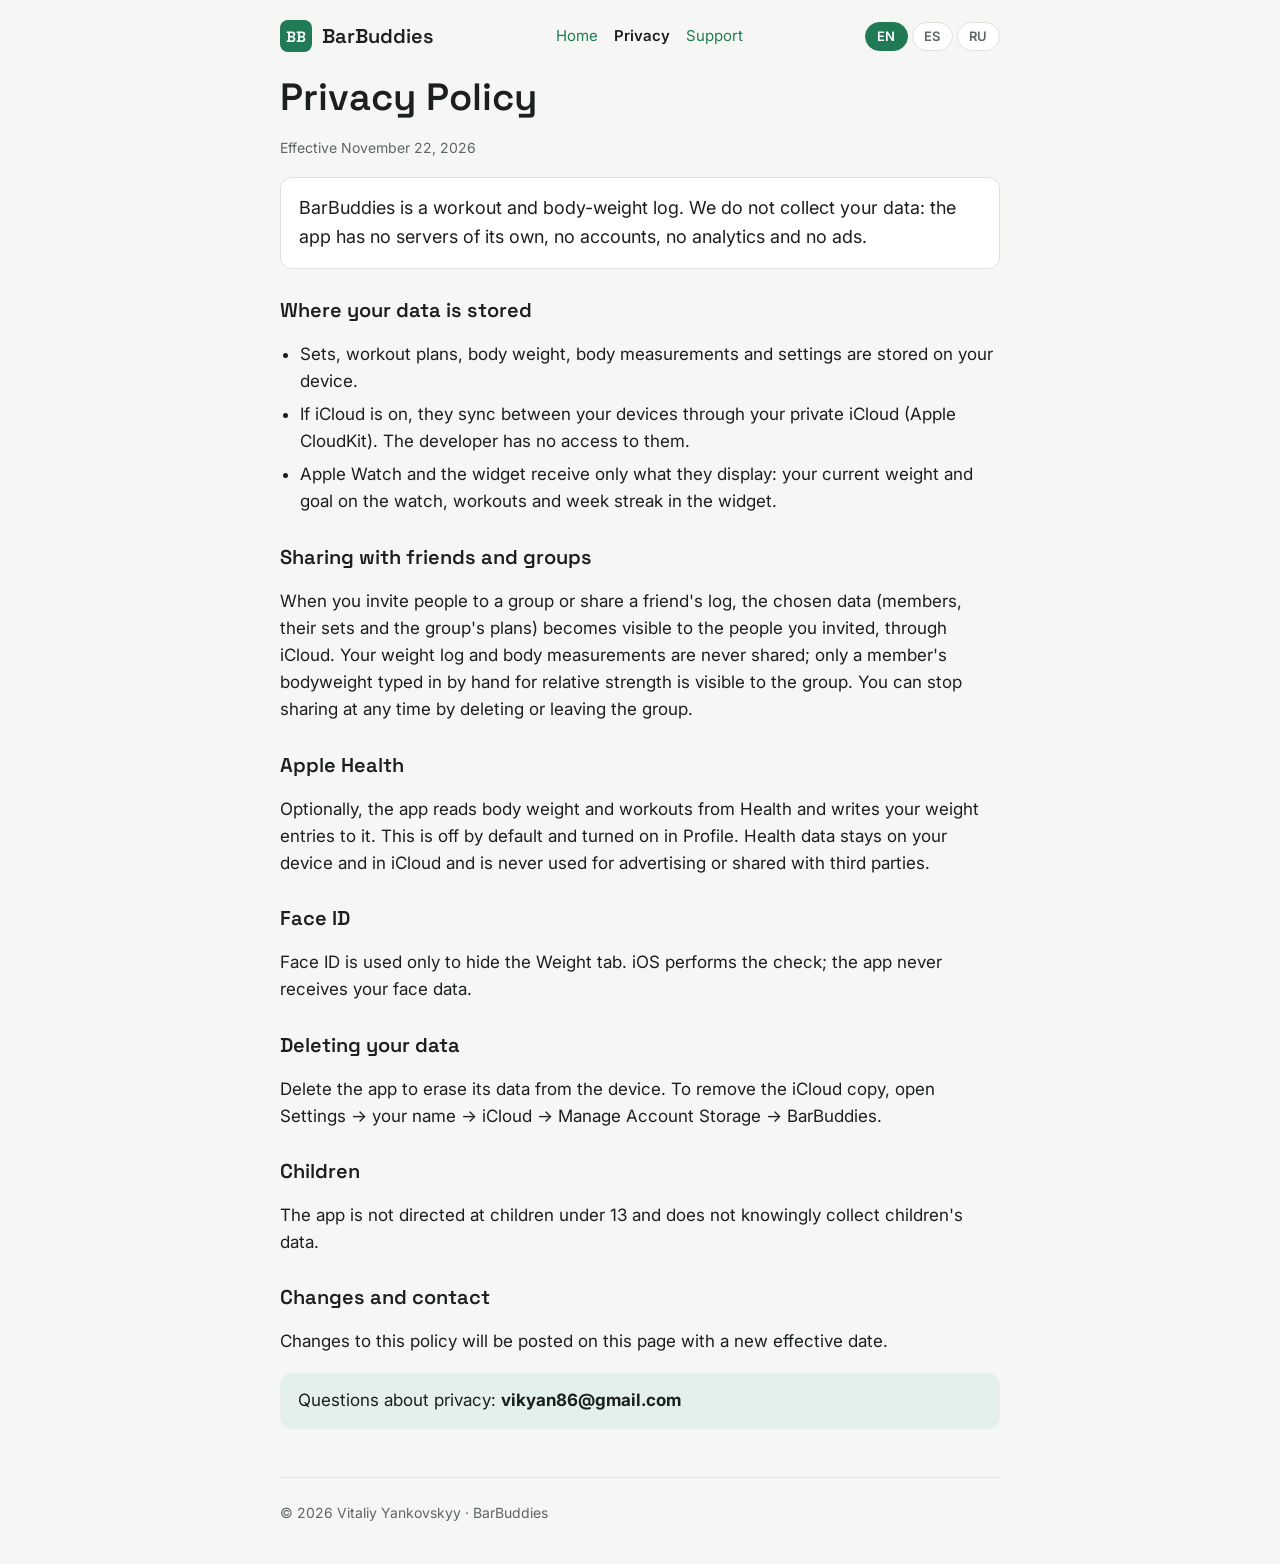
==== privacy.html @ 1af6527c "Сайт BarBuddies и материалы для App Store - site/: главная, политика конфиденциальности и поддержка " ====
<!doctype html>
<html lang="en">
<head>
<meta charset="utf-8">
<meta name="viewport" content="width=device-width, initial-scale=1, viewport-fit=cover">
<title>BarBuddies Privacy Policy</title>
<meta name="description" content="Privacy policy of BarBuddies, a workout and body-weight log for you, friends and small gym groups.">
<link rel="preconnect" href="https://fonts.googleapis.com">
<link rel="stylesheet" href="https://fonts.googleapis.com/css2?family=Inter:wght@400;600&family=Space+Grotesk:wght@600&display=swap">
<link rel="stylesheet" href="style.css">
<script src="lang.js"></script>
</head>
<body>
<header class="top">
  <a class="brand" href="./"><span class="brand-mark">BB</span>BarBuddies</a>
  <nav class="links" aria-label="Site">
    <a href="./">Home</a>
    <a href="privacy.html" aria-current="page">Privacy</a>
    <a href="support.html">Support</a>
  </nav>
  <div class="langs" role="group" aria-label="Language">
    <button type="button" data-lang="en" aria-pressed="true">EN</button>
    <button type="button" data-lang="es" aria-pressed="false">ES</button>
    <button type="button" data-lang="ru" aria-pressed="false">RU</button>
  </div>
</header>

<main>
<article lang="en">
  <h1>Privacy Policy</h1>
  <p class="meta">Effective November 22, 2026</p>
  <p class="lead">BarBuddies is a workout and body-weight log. We do not collect your data: the app has no servers of its own, no accounts, no analytics and no ads.</p>

  <h2>Where your data is stored</h2>
  <ul>
    <li>Sets, workout plans, body weight, body measurements and settings are stored on your device.</li>
    <li>If iCloud is on, they sync between your devices through your private iCloud (Apple CloudKit). The developer has no access to them.</li>
    <li>Apple Watch and the widget receive only what they display: your current weight and goal on the watch, workouts and week streak in the widget.</li>
  </ul>

  <h2>Sharing with friends and groups</h2>
  <p>When you invite people to a group or share a friend's log, the chosen data (members, their sets and the group's plans) becomes visible to the people you invited, through iCloud. Your weight log and body measurements are never shared; only a member's bodyweight typed in by hand for relative strength is visible to the group. You can stop sharing at any time by deleting or leaving the group.</p>

  <h2>Apple Health</h2>
  <p>Optionally, the app reads body weight and workouts from Health and writes your weight entries to it. This is off by default and turned on in Profile. Health data stays on your device and in iCloud and is never used for advertising or shared with third parties.</p>

  <h2>Face ID</h2>
  <p>Face ID is used only to hide the Weight tab. iOS performs the check; the app never receives your face data.</p>

  <h2>Deleting your data</h2>
  <p>Delete the app to erase its data from the device. To remove the iCloud copy, open Settings → your name → iCloud → Manage Account Storage → BarBuddies.</p>

  <h2>Children</h2>
  <p>The app is not directed at children under 13 and does not knowingly collect children's data.</p>

  <h2>Changes and contact</h2>
  <p>Changes to this policy will be posted on this page with a new effective date.</p>
  <p class="contact">Questions about privacy: <strong>vikyan86@gmail.com</strong></p>
</article>

<article lang="es">
  <h1>Política de privacidad</h1>
  <p class="meta">Vigente desde el 22 de noviembre de 2026</p>
  <p class="lead">BarBuddies es un registro de entrenamientos y peso corporal. No recopilamos tus datos: la app no tiene servidores propios, cuentas, analítica ni publicidad.</p>

  <h2>Dónde se guardan tus datos</h2>
  <ul>
    <li>Las series, los planes de entrenamiento, el peso, las medidas corporales y los ajustes se guardan en tu dispositivo.</li>
    <li>Si iCloud está activado, se sincronizan entre tus dispositivos a través de tu iCloud privado (Apple CloudKit). El desarrollador no tiene acceso a ellos.</li>
    <li>El Apple Watch y el widget reciben solo lo que muestran: tu peso actual y tu objetivo en el reloj, y los entrenamientos y la racha semanal en el widget.</li>
  </ul>

  <h2>Compartir con amigos y grupos</h2>
  <p>Cuando invitas a alguien a un grupo o compartes el registro de un amigo, los datos elegidos (miembros, sus series y los planes del grupo) quedan visibles para las personas invitadas a través de iCloud. Tu registro de peso y tus medidas corporales nunca se comparten; solo es visible para el grupo el peso corporal de un miembro si se escribió a mano para calcular la fuerza relativa. Puedes dejar de compartir cuando quieras eliminando el grupo o saliendo de él.</p>

  <h2>Salud de Apple</h2>
  <p>Si lo activas, la app lee el peso y los entrenamientos de Salud y guarda allí tus registros de peso. Está desactivado por defecto y se activa en Perfil. Los datos de Salud se quedan en tu dispositivo y en iCloud, y nunca se usan para publicidad ni se comparten con terceros.</p>

  <h2>Face ID</h2>
  <p>Face ID se usa solo para ocultar la pestaña Peso. La comprobación la hace iOS; la app nunca recibe datos de tu cara.</p>

  <h2>Eliminar tus datos</h2>
  <p>Elimina la app para borrar sus datos del dispositivo. Para borrar la copia de iCloud, abre Ajustes → tu nombre → iCloud → Gestionar almacenamiento de la cuenta → BarBuddies.</p>

  <h2>Menores</h2>
  <p>La app no está dirigida a menores de 13 años y no recopila a sabiendas datos de menores.</p>

  <h2>Cambios y contacto</h2>
  <p>Los cambios de esta política se publicarán en esta página con una nueva fecha de vigencia.</p>
  <p class="contact">Preguntas sobre privacidad: <strong>vikyan86@gmail.com</strong></p>
</article>

<article lang="ru">
  <h1>Политика конфиденциальности</h1>
  <p class="meta">Действует с 22 ноября 2026 года</p>
  <p class="lead">BarBuddies — дневник тренировок и веса. Мы не собираем ваши данные: у приложения нет своих серверов, аккаунтов, аналитики и рекламы.</p>

  <h2>Где хранятся данные</h2>
  <ul>
    <li>Подходы, планы тренировок, вес, обхваты тела и настройки хранятся на вашем устройстве.</li>
    <li>Если включён iCloud, они синхронизируются между вашими устройствами через ваш личный iCloud (Apple CloudKit). У разработчика к ним доступа нет.</li>
    <li>На Apple Watch и в виджет попадает только то, что там показывается: текущий вес и цель на часах, тренировки и серия недель в виджете.</li>
  </ul>

  <h2>Общий доступ с друзьями и группами</h2>
  <p>Когда вы приглашаете людей в группу или открываете другу его журнал, выбранные данные (участники, их подходы и планы группы) становятся видны приглашённым через iCloud. Ваш журнал веса и обхваты тела в группы не попадают; виден только вес участника, если его вписали вручную для расчёта относительной силы. Доступ можно закрыть в любой момент: удалить группу или выйти из неё.</p>

  <h2>Apple «Здоровье»</h2>
  <p>По желанию приложение читает из «Здоровья» вес и тренировки и записывает туда ваш вес. По умолчанию это выключено и включается в «Профиле». Данные «Здоровья» остаются на устройстве и в iCloud, не используются для рекламы и не передаются третьим лицам.</p>

  <h2>Face ID</h2>
  <p>Face ID используется только чтобы скрыть вкладку «Вес». Проверку выполняет iOS, приложение не получает данных вашего лица.</p>

  <h2>Удаление данных</h2>
  <p>Удалите приложение, чтобы стереть его данные с устройства. Копию в iCloud можно удалить в «Настройки» → ваше имя → iCloud → «Управлять хранилищем» → BarBuddies.</p>

  <h2>Дети</h2>
  <p>Приложение не предназначено для детей младше 13 лет и сознательно не собирает данные детей.</p>

  <h2>Изменения и связь</h2>
  <p>Об изменениях этой политики мы сообщим на этой странице, указав новую дату.</p>
  <p class="contact">Вопросы о конфиденциальности: <strong>vikyan86@gmail.com</strong></p>
</article>
</main>

<footer>© 2026 Vitaliy Yankovskyy · BarBuddies</footer>
</body>
</html>
---- style.css ----
/* BarBuddies site: one readable column, the app's green as the accent. */
:root {
  --bg: #f6f7f5;
  --surface: #ffffff;
  --fg: #1b1f1d;
  --muted: #5d6661;
  --line: #dde2de;
  --accent: #1f7a55;
  --accent-soft: #e3f1ea;
  --display: "Space Grotesk", "Inter", -apple-system, BlinkMacSystemFont, "Segoe UI", sans-serif;
  --body: "Inter", -apple-system, BlinkMacSystemFont, "Segoe UI", Roboto, sans-serif;
  color-scheme: light;
}
@media (prefers-color-scheme: dark) {
  :root {
    --bg: #0e1210;
    --surface: #161b18;
    --fg: #eef1ef;
    --muted: #a0a9a4;
    --line: #29302c;
    --accent: #52c28f;
    --accent-soft: #17291f;
    color-scheme: dark;
  }
}
* { box-sizing: border-box; }
html { -webkit-text-size-adjust: 100%; }
body {
  margin: 0;
  background: var(--bg);
  color: var(--fg);
  font: 17px/1.6 var(--body);
  padding-left: max(16px, env(safe-area-inset-left, 0px));
  padding-right: max(16px, env(safe-area-inset-right, 0px));
}
a { color: var(--accent); }
a:focus-visible, button:focus-visible { outline: 2px solid var(--accent); outline-offset: 2px; }
header.top, main, footer {
  max-width: 720px;
  margin: 0 auto;
}
header.top {
  display: flex;
  flex-wrap: wrap;
  align-items: center;
  justify-content: space-between;
  gap: 12px;
  padding-block: 20px 8px;
}
.brand {
  display: flex;
  align-items: center;
  gap: 10px;
  font: 600 20px/1 var(--display);
  color: var(--fg);
  text-decoration: none;
}
.brand-mark {
  width: 32px;
  height: 32px;
  border-radius: 8px;
  background: var(--accent);
  display: grid;
  place-items: center;
  color: #fff;
  font-size: 15px;
  letter-spacing: -0.02em;
}
nav.links { display: flex; flex-wrap: wrap; gap: 4px 16px; font-size: 15px; }
nav.links a { text-decoration: none; }
nav.links a[aria-current="page"] { color: var(--fg); font-weight: 600; }
.langs { display: flex; gap: 4px; }
.langs button {
  font: 600 13px/1 var(--body);
  letter-spacing: 0.04em;
  border: 1px solid var(--line);
  background: var(--surface);
  color: var(--muted);
  border-radius: 999px;
  padding: 7px 11px;
  cursor: pointer;
}
.langs button[aria-pressed="true"] { background: var(--accent); border-color: var(--accent); color: #fff; }
main { padding-block: 16px 48px; }
article { display: grid; gap: 18px; }
article + article { margin-top: 56px; padding-top: 40px; border-top: 1px solid var(--line); }
h1 { font: 600 clamp(28px, 6vw, 38px)/1.12 var(--display); margin: 0; text-wrap: balance; }
h2 { font: 600 20px/1.3 var(--display); margin: 10px 0 0; text-wrap: balance; }
p, ul { margin: 0; }
ul { padding-left: 1.2em; display: grid; gap: 6px; }
.meta { color: var(--muted); font-size: 14px; }
.lead {
  font-size: 18px;
  padding: 16px 18px;
  background: var(--surface);
  border: 1px solid var(--line);
  border-radius: 12px;
}
.features { display: grid; grid-template-columns: repeat(auto-fit, minmax(260px, 1fr)); gap: 12px; padding: 0; list-style: none; }
.features li { background: var(--surface); border: 1px solid var(--line); border-radius: 12px; padding: 14px 16px; min-width: 0; }
.features strong { display: block; font-family: var(--display); margin-bottom: 2px; }
.contact {
  background: var(--accent-soft);
  border-radius: 12px;
  padding: 14px 18px;
  overflow-wrap: anywhere;
}
details { background: var(--surface); border: 1px solid var(--line); border-radius: 12px; padding: 12px 16px; }
details + details { margin-top: -8px; }
summary { cursor: pointer; font-weight: 600; }
details p { margin-top: 8px; }
footer { padding-block: 24px 40px; color: var(--muted); font-size: 14px; border-top: 1px solid var(--line); }
/* With script, only the chosen language is shown; without it, all three stay readable. */
.js article[lang]:not(.active) { display: none; }
.js article[lang] + article[lang] { margin-top: 0; padding-top: 0; border-top: 0; }
@media (prefers-reduced-motion: no-preference) { html { scroll-behavior: smooth; } }
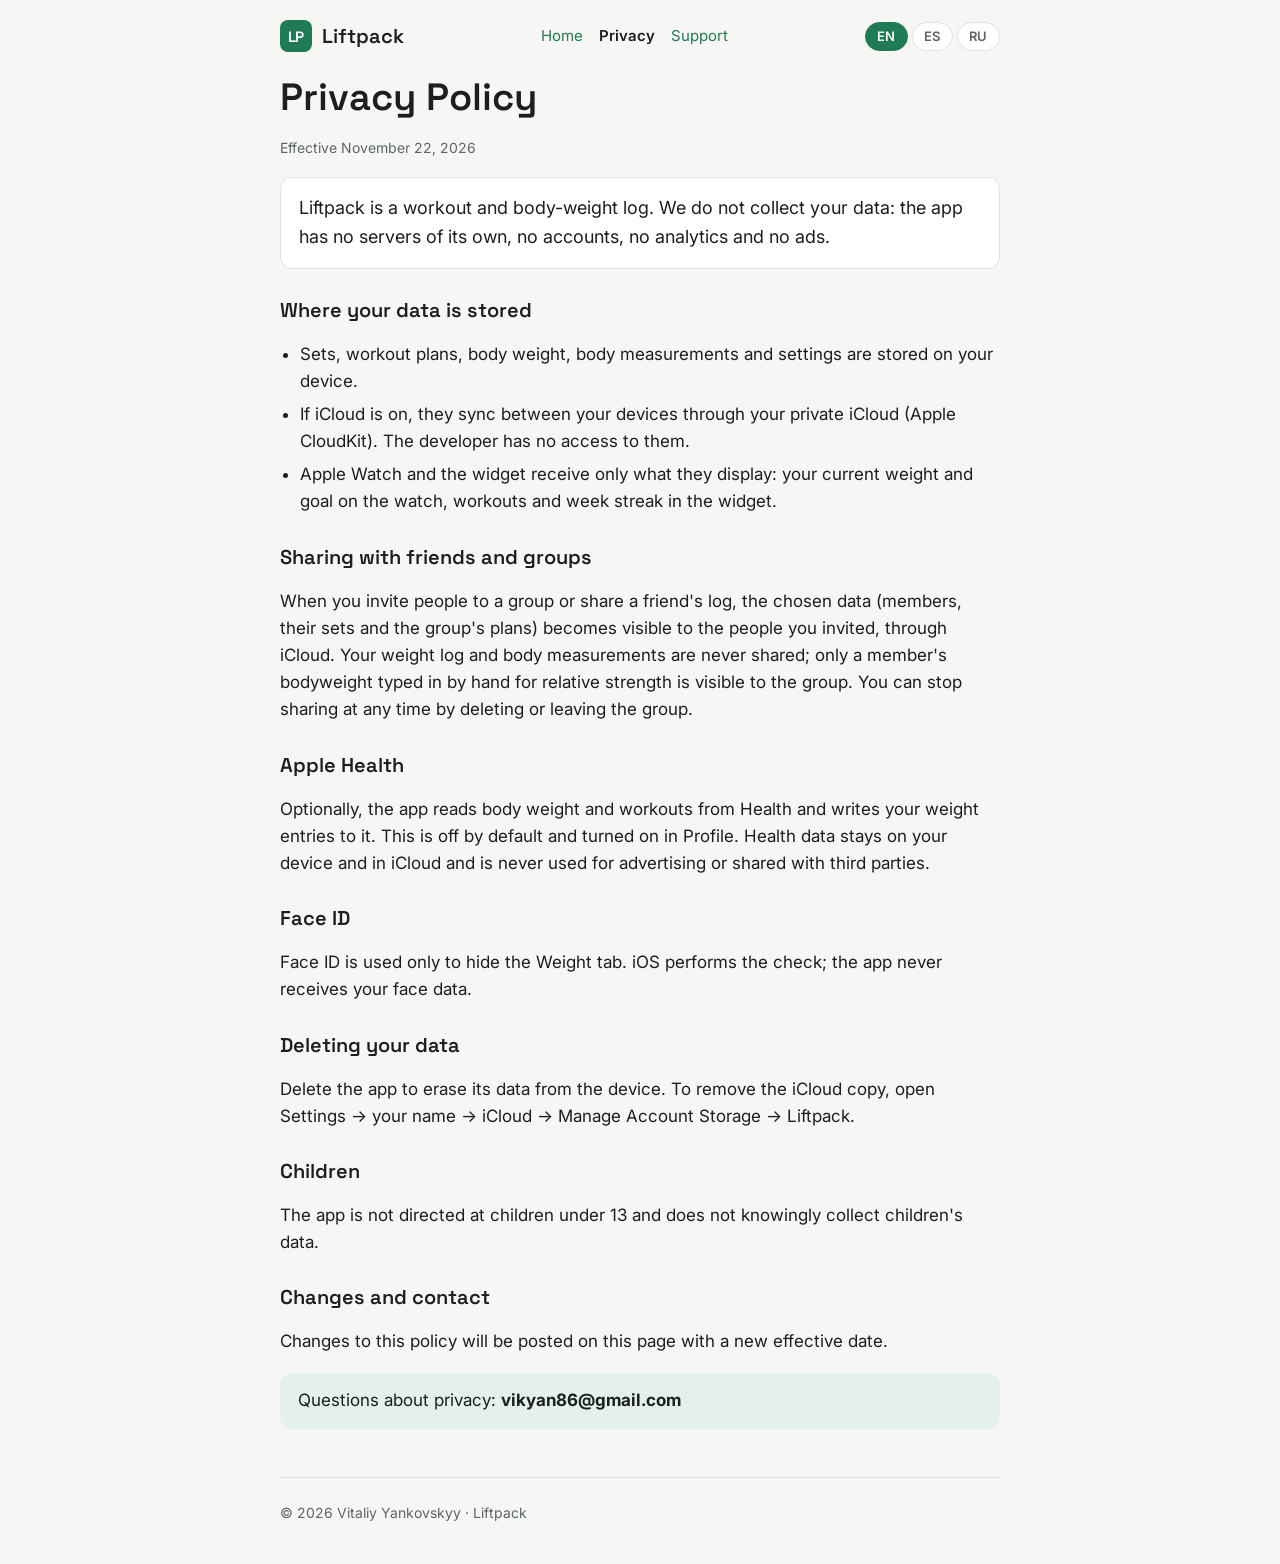
==== commit dc01c4ed: "Сайт: название Liftpack Co-Authored-By: Claude Opus 5.5 <noreply@anthropic.com>" ====
--- a/privacy.html
+++ b/privacy.html
@@ -3,8 +3,8 @@
 <head>
 <meta charset="utf-8">
 <meta name="viewport" content="width=device-width, initial-scale=1, viewport-fit=cover">
-<title>BarBuddies Privacy Policy</title>
-<meta name="description" content="Privacy policy of BarBuddies, a workout and body-weight log for you, friends and small gym groups.">
+<title>Liftpack Privacy Policy</title>
+<meta name="description" content="Privacy policy of Liftpack, a workout and body-weight log for you, friends and small gym groups.">
 <link rel="preconnect" href="https://fonts.googleapis.com">
 <link rel="stylesheet" href="https://fonts.googleapis.com/css2?family=Inter:wght@400;600&family=Space+Grotesk:wght@600&display=swap">
 <link rel="stylesheet" href="style.css">
@@ -12,7 +12,7 @@
 </head>
 <body>
 <header class="top">
-  <a class="brand" href="./"><span class="brand-mark">BB</span>BarBuddies</a>
+  <a class="brand" href="./"><span class="brand-mark">LP</span>Liftpack</a>
   <nav class="links" aria-label="Site">
     <a href="./">Home</a>
     <a href="privacy.html" aria-current="page">Privacy</a>
@@ -29,7 +29,7 @@
 <article lang="en">
   <h1>Privacy Policy</h1>
   <p class="meta">Effective November 22, 2026</p>
-  <p class="lead">BarBuddies is a workout and body-weight log. We do not collect your data: the app has no servers of its own, no accounts, no analytics and no ads.</p>
+  <p class="lead">Liftpack is a workout and body-weight log. We do not collect your data: the app has no servers of its own, no accounts, no analytics and no ads.</p>
 
   <h2>Where your data is stored</h2>
   <ul>
@@ -48,7 +48,7 @@
   <p>Face ID is used only to hide the Weight tab. iOS performs the check; the app never receives your face data.</p>
 
   <h2>Deleting your data</h2>
-  <p>Delete the app to erase its data from the device. To remove the iCloud copy, open Settings → your name → iCloud → Manage Account Storage → BarBuddies.</p>
+  <p>Delete the app to erase its data from the device. To remove the iCloud copy, open Settings → your name → iCloud → Manage Account Storage → Liftpack.</p>
 
   <h2>Children</h2>
   <p>The app is not directed at children under 13 and does not knowingly collect children's data.</p>
@@ -61,7 +61,7 @@
 <article lang="es">
   <h1>Política de privacidad</h1>
   <p class="meta">Vigente desde el 22 de noviembre de 2026</p>
-  <p class="lead">BarBuddies es un registro de entrenamientos y peso corporal. No recopilamos tus datos: la app no tiene servidores propios, cuentas, analítica ni publicidad.</p>
+  <p class="lead">Liftpack es un registro de entrenamientos y peso corporal. No recopilamos tus datos: la app no tiene servidores propios, cuentas, analítica ni publicidad.</p>
 
   <h2>Dónde se guardan tus datos</h2>
   <ul>
@@ -80,7 +80,7 @@
   <p>Face ID se usa solo para ocultar la pestaña Peso. La comprobación la hace iOS; la app nunca recibe datos de tu cara.</p>
 
   <h2>Eliminar tus datos</h2>
-  <p>Elimina la app para borrar sus datos del dispositivo. Para borrar la copia de iCloud, abre Ajustes → tu nombre → iCloud → Gestionar almacenamiento de la cuenta → BarBuddies.</p>
+  <p>Elimina la app para borrar sus datos del dispositivo. Para borrar la copia de iCloud, abre Ajustes → tu nombre → iCloud → Gestionar almacenamiento de la cuenta → Liftpack.</p>
 
   <h2>Menores</h2>
   <p>La app no está dirigida a menores de 13 años y no recopila a sabiendas datos de menores.</p>
@@ -93,7 +93,7 @@
 <article lang="ru">
   <h1>Политика конфиденциальности</h1>
   <p class="meta">Действует с 22 ноября 2026 года</p>
-  <p class="lead">BarBuddies — дневник тренировок и веса. Мы не собираем ваши данные: у приложения нет своих серверов, аккаунтов, аналитики и рекламы.</p>
+  <p class="lead">Liftpack — дневник тренировок и веса. Мы не собираем ваши данные: у приложения нет своих серверов, аккаунтов, аналитики и рекламы.</p>
 
   <h2>Где хранятся данные</h2>
   <ul>
@@ -112,7 +112,7 @@
   <p>Face ID используется только чтобы скрыть вкладку «Вес». Проверку выполняет iOS, приложение не получает данных вашего лица.</p>
 
   <h2>Удаление данных</h2>
-  <p>Удалите приложение, чтобы стереть его данные с устройства. Копию в iCloud можно удалить в «Настройки» → ваше имя → iCloud → «Управлять хранилищем» → BarBuddies.</p>
+  <p>Удалите приложение, чтобы стереть его данные с устройства. Копию в iCloud можно удалить в «Настройки» → ваше имя → iCloud → «Управлять хранилищем» → Liftpack.</p>
 
   <h2>Дети</h2>
   <p>Приложение не предназначено для детей младше 13 лет и сознательно не собирает данные детей.</p>
@@ -123,6 +123,6 @@
 </article>
 </main>
 
-<footer>© 2026 Vitaliy Yankovskyy · BarBuddies</footer>
+<footer>© 2026 Vitaliy Yankovskyy · Liftpack</footer>
 </body>
 </html>
--- a/style.css
+++ b/style.css
@@ -1,4 +1,4 @@
-/* BarBuddies site: one readable column, the app's green as the accent. */
+/* Liftpack site: one readable column, the app's green as the accent. */
 :root {
   --bg: #f6f7f5;
   --surface: #ffffff;
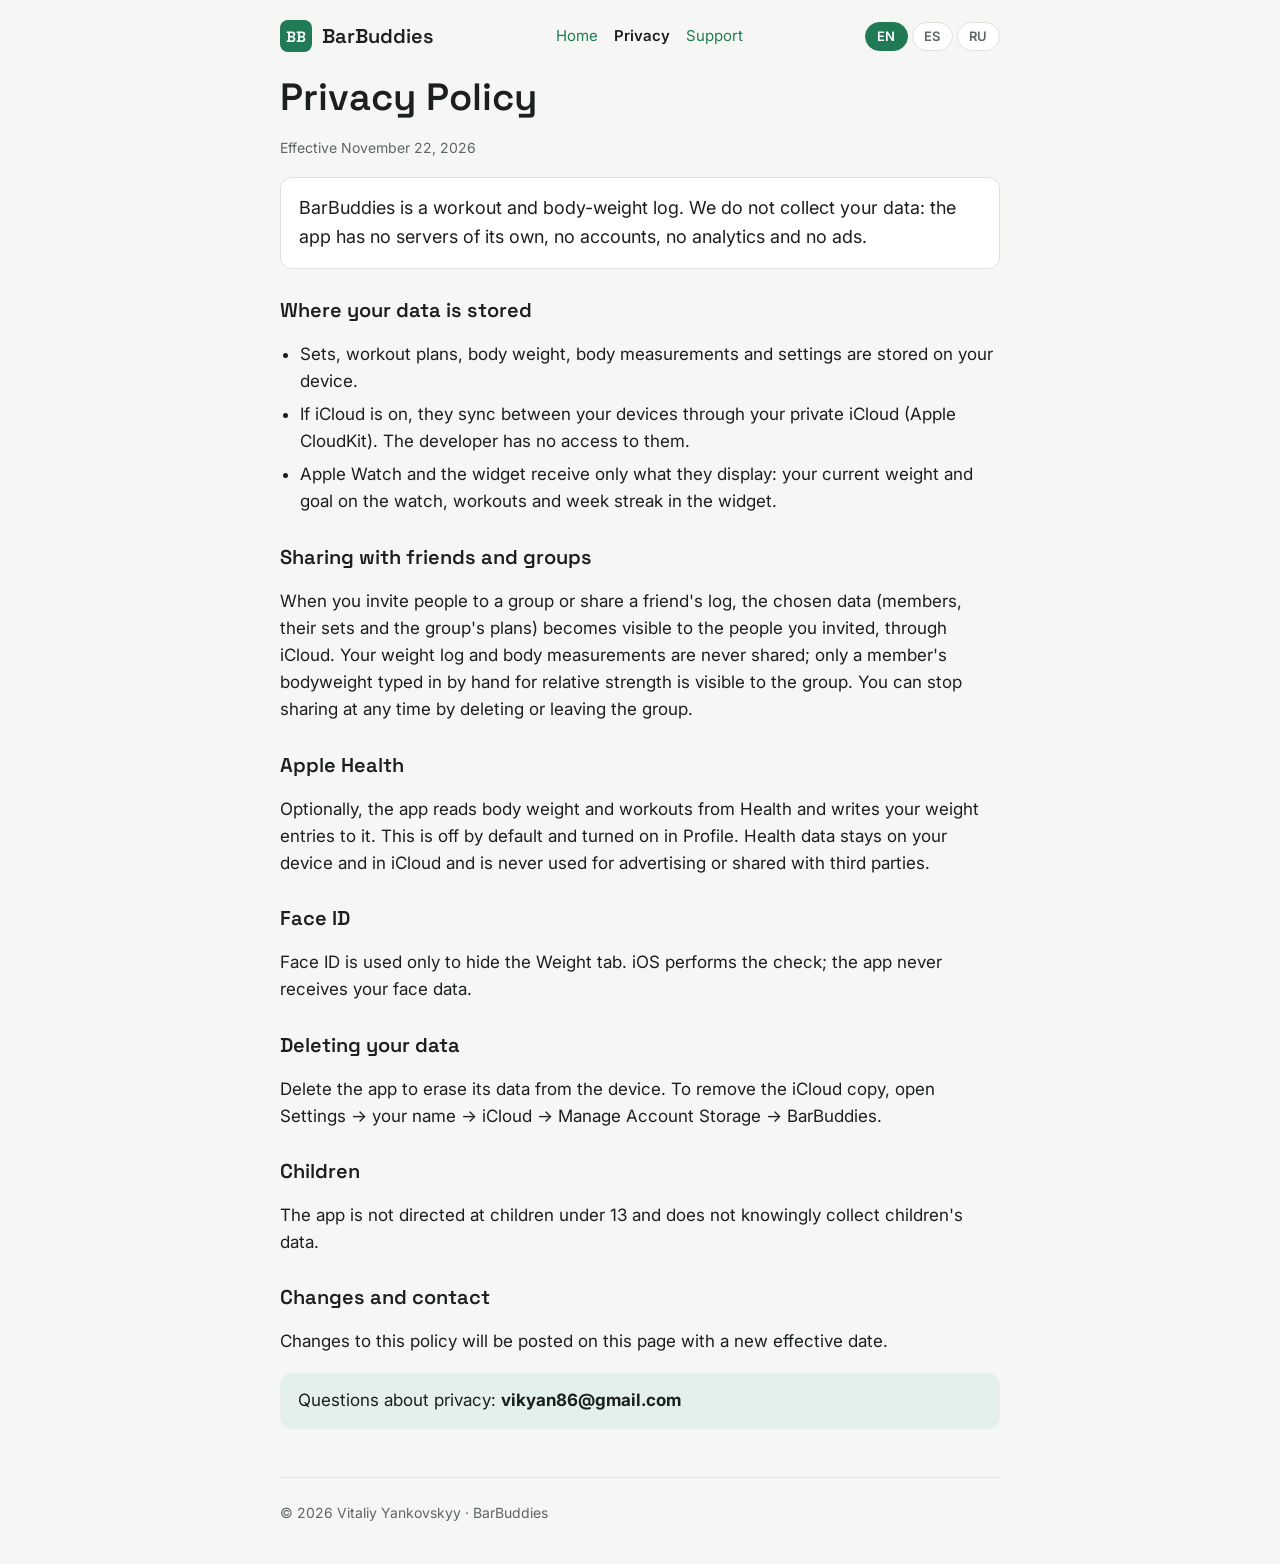
==== commit f465e100: "Revert "Сайт: название Liftpack" This reverts commit 3c0d40351a1e0a424da35bd8399f92daf21e28da." ====
--- a/privacy.html
+++ b/privacy.html
@@ -3,8 +3,8 @@
 <head>
 <meta charset="utf-8">
 <meta name="viewport" content="width=device-width, initial-scale=1, viewport-fit=cover">
-<title>Liftpack Privacy Policy</title>
-<meta name="description" content="Privacy policy of Liftpack, a workout and body-weight log for you, friends and small gym groups.">
+<title>BarBuddies Privacy Policy</title>
+<meta name="description" content="Privacy policy of BarBuddies, a workout and body-weight log for you, friends and small gym groups.">
 <link rel="preconnect" href="https://fonts.googleapis.com">
 <link rel="stylesheet" href="https://fonts.googleapis.com/css2?family=Inter:wght@400;600&family=Space+Grotesk:wght@600&display=swap">
 <link rel="stylesheet" href="style.css">
@@ -12,7 +12,7 @@
 </head>
 <body>
 <header class="top">
-  <a class="brand" href="./"><span class="brand-mark">LP</span>Liftpack</a>
+  <a class="brand" href="./"><span class="brand-mark">BB</span>BarBuddies</a>
   <nav class="links" aria-label="Site">
     <a href="./">Home</a>
     <a href="privacy.html" aria-current="page">Privacy</a>
@@ -29,7 +29,7 @@
 <article lang="en">
   <h1>Privacy Policy</h1>
   <p class="meta">Effective November 22, 2026</p>
-  <p class="lead">Liftpack is a workout and body-weight log. We do not collect your data: the app has no servers of its own, no accounts, no analytics and no ads.</p>
+  <p class="lead">BarBuddies is a workout and body-weight log. We do not collect your data: the app has no servers of its own, no accounts, no analytics and no ads.</p>
 
   <h2>Where your data is stored</h2>
   <ul>
@@ -48,7 +48,7 @@
   <p>Face ID is used only to hide the Weight tab. iOS performs the check; the app never receives your face data.</p>
 
   <h2>Deleting your data</h2>
-  <p>Delete the app to erase its data from the device. To remove the iCloud copy, open Settings → your name → iCloud → Manage Account Storage → Liftpack.</p>
+  <p>Delete the app to erase its data from the device. To remove the iCloud copy, open Settings → your name → iCloud → Manage Account Storage → BarBuddies.</p>
 
   <h2>Children</h2>
   <p>The app is not directed at children under 13 and does not knowingly collect children's data.</p>
@@ -61,7 +61,7 @@
 <article lang="es">
   <h1>Política de privacidad</h1>
   <p class="meta">Vigente desde el 22 de noviembre de 2026</p>
-  <p class="lead">Liftpack es un registro de entrenamientos y peso corporal. No recopilamos tus datos: la app no tiene servidores propios, cuentas, analítica ni publicidad.</p>
+  <p class="lead">BarBuddies es un registro de entrenamientos y peso corporal. No recopilamos tus datos: la app no tiene servidores propios, cuentas, analítica ni publicidad.</p>
 
   <h2>Dónde se guardan tus datos</h2>
   <ul>
@@ -80,7 +80,7 @@
   <p>Face ID se usa solo para ocultar la pestaña Peso. La comprobación la hace iOS; la app nunca recibe datos de tu cara.</p>
 
   <h2>Eliminar tus datos</h2>
-  <p>Elimina la app para borrar sus datos del dispositivo. Para borrar la copia de iCloud, abre Ajustes → tu nombre → iCloud → Gestionar almacenamiento de la cuenta → Liftpack.</p>
+  <p>Elimina la app para borrar sus datos del dispositivo. Para borrar la copia de iCloud, abre Ajustes → tu nombre → iCloud → Gestionar almacenamiento de la cuenta → BarBuddies.</p>
 
   <h2>Menores</h2>
   <p>La app no está dirigida a menores de 13 años y no recopila a sabiendas datos de menores.</p>
@@ -93,7 +93,7 @@
 <article lang="ru">
   <h1>Политика конфиденциальности</h1>
   <p class="meta">Действует с 22 ноября 2026 года</p>
-  <p class="lead">Liftpack — дневник тренировок и веса. Мы не собираем ваши данные: у приложения нет своих серверов, аккаунтов, аналитики и рекламы.</p>
+  <p class="lead">BarBuddies — дневник тренировок и веса. Мы не собираем ваши данные: у приложения нет своих серверов, аккаунтов, аналитики и рекламы.</p>
 
   <h2>Где хранятся данные</h2>
   <ul>
@@ -112,7 +112,7 @@
   <p>Face ID используется только чтобы скрыть вкладку «Вес». Проверку выполняет iOS, приложение не получает данных вашего лица.</p>
 
   <h2>Удаление данных</h2>
-  <p>Удалите приложение, чтобы стереть его данные с устройства. Копию в iCloud можно удалить в «Настройки» → ваше имя → iCloud → «Управлять хранилищем» → Liftpack.</p>
+  <p>Удалите приложение, чтобы стереть его данные с устройства. Копию в iCloud можно удалить в «Настройки» → ваше имя → iCloud → «Управлять хранилищем» → BarBuddies.</p>
 
   <h2>Дети</h2>
   <p>Приложение не предназначено для детей младше 13 лет и сознательно не собирает данные детей.</p>
@@ -123,6 +123,6 @@
 </article>
 </main>
 
-<footer>© 2026 Vitaliy Yankovskyy · Liftpack</footer>
+<footer>© 2026 Vitaliy Yankovskyy · BarBuddies</footer>
 </body>
 </html>
--- a/style.css
+++ b/style.css
@@ -1,4 +1,4 @@
-/* Liftpack site: one readable column, the app's green as the accent. */
+/* BarBuddies site: one readable column, the app's green as the accent. */
 :root {
   --bg: #f6f7f5;
   --surface: #ffffff;
